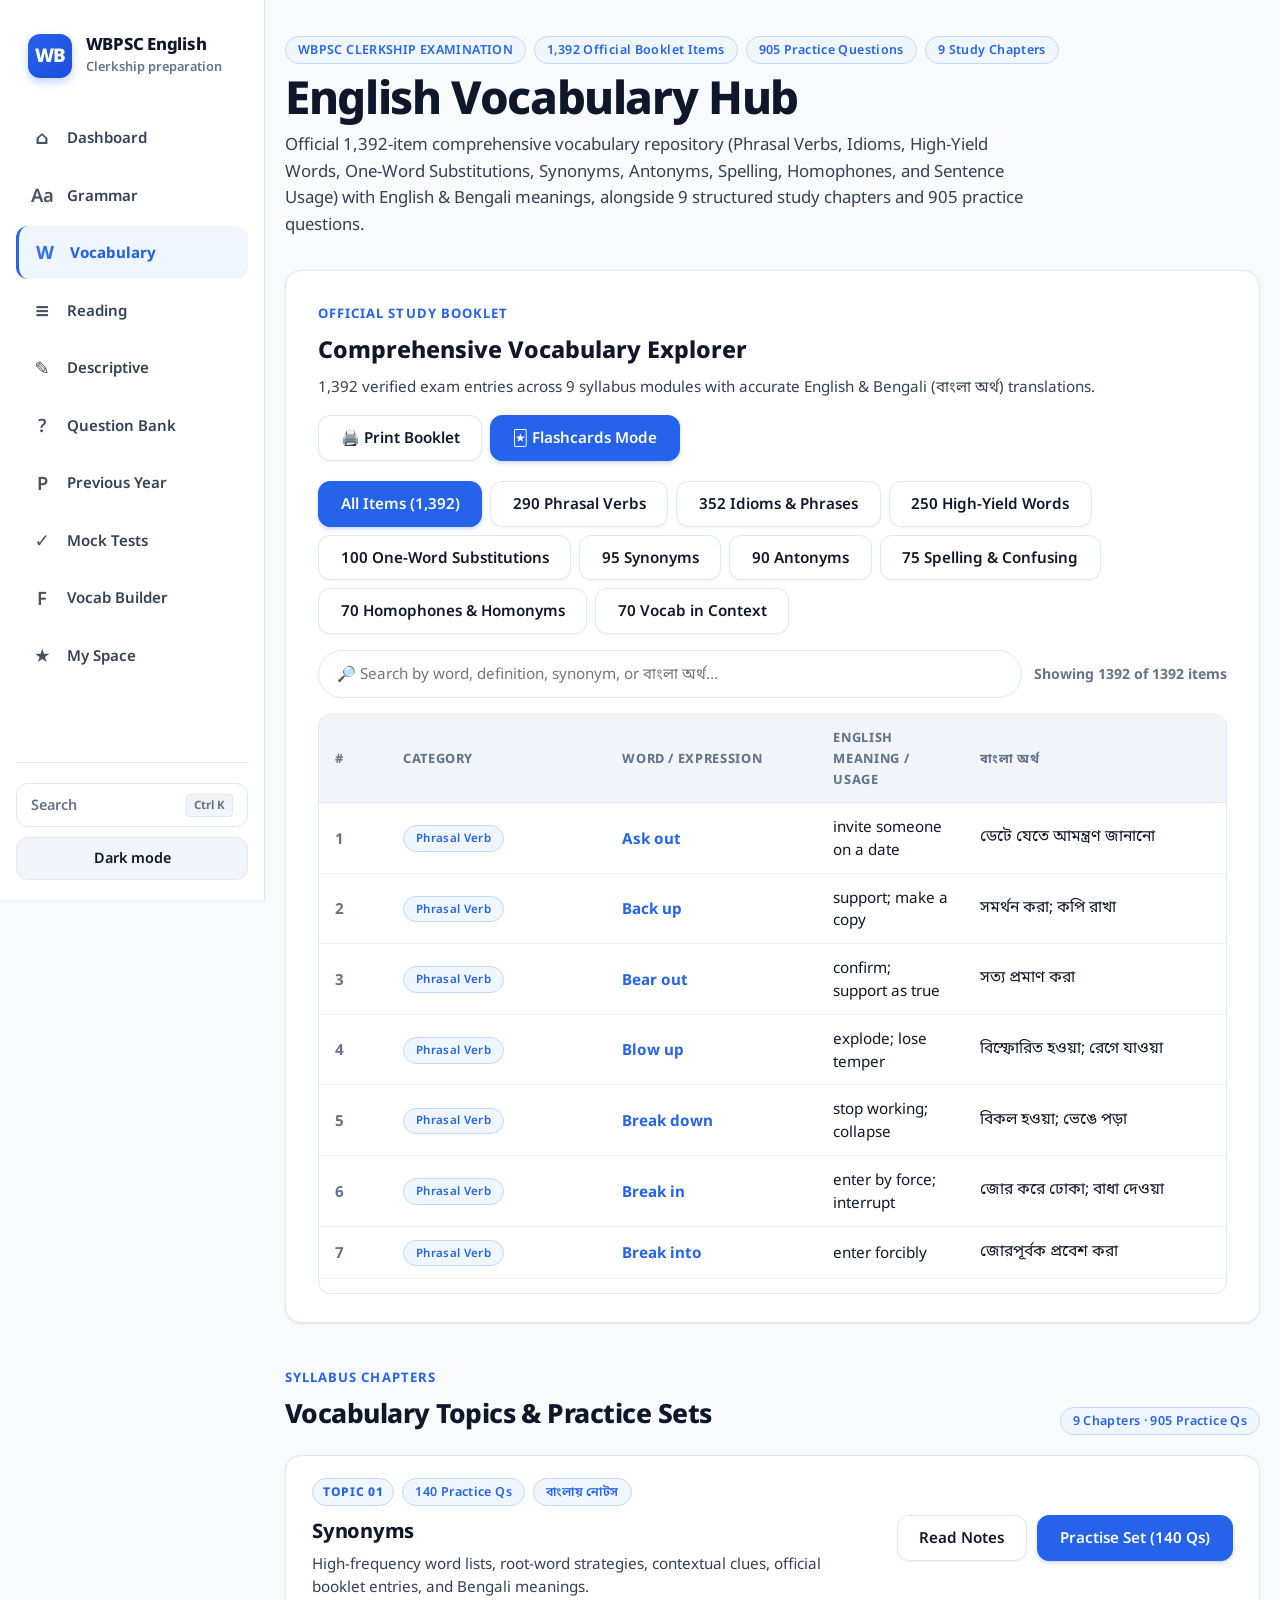
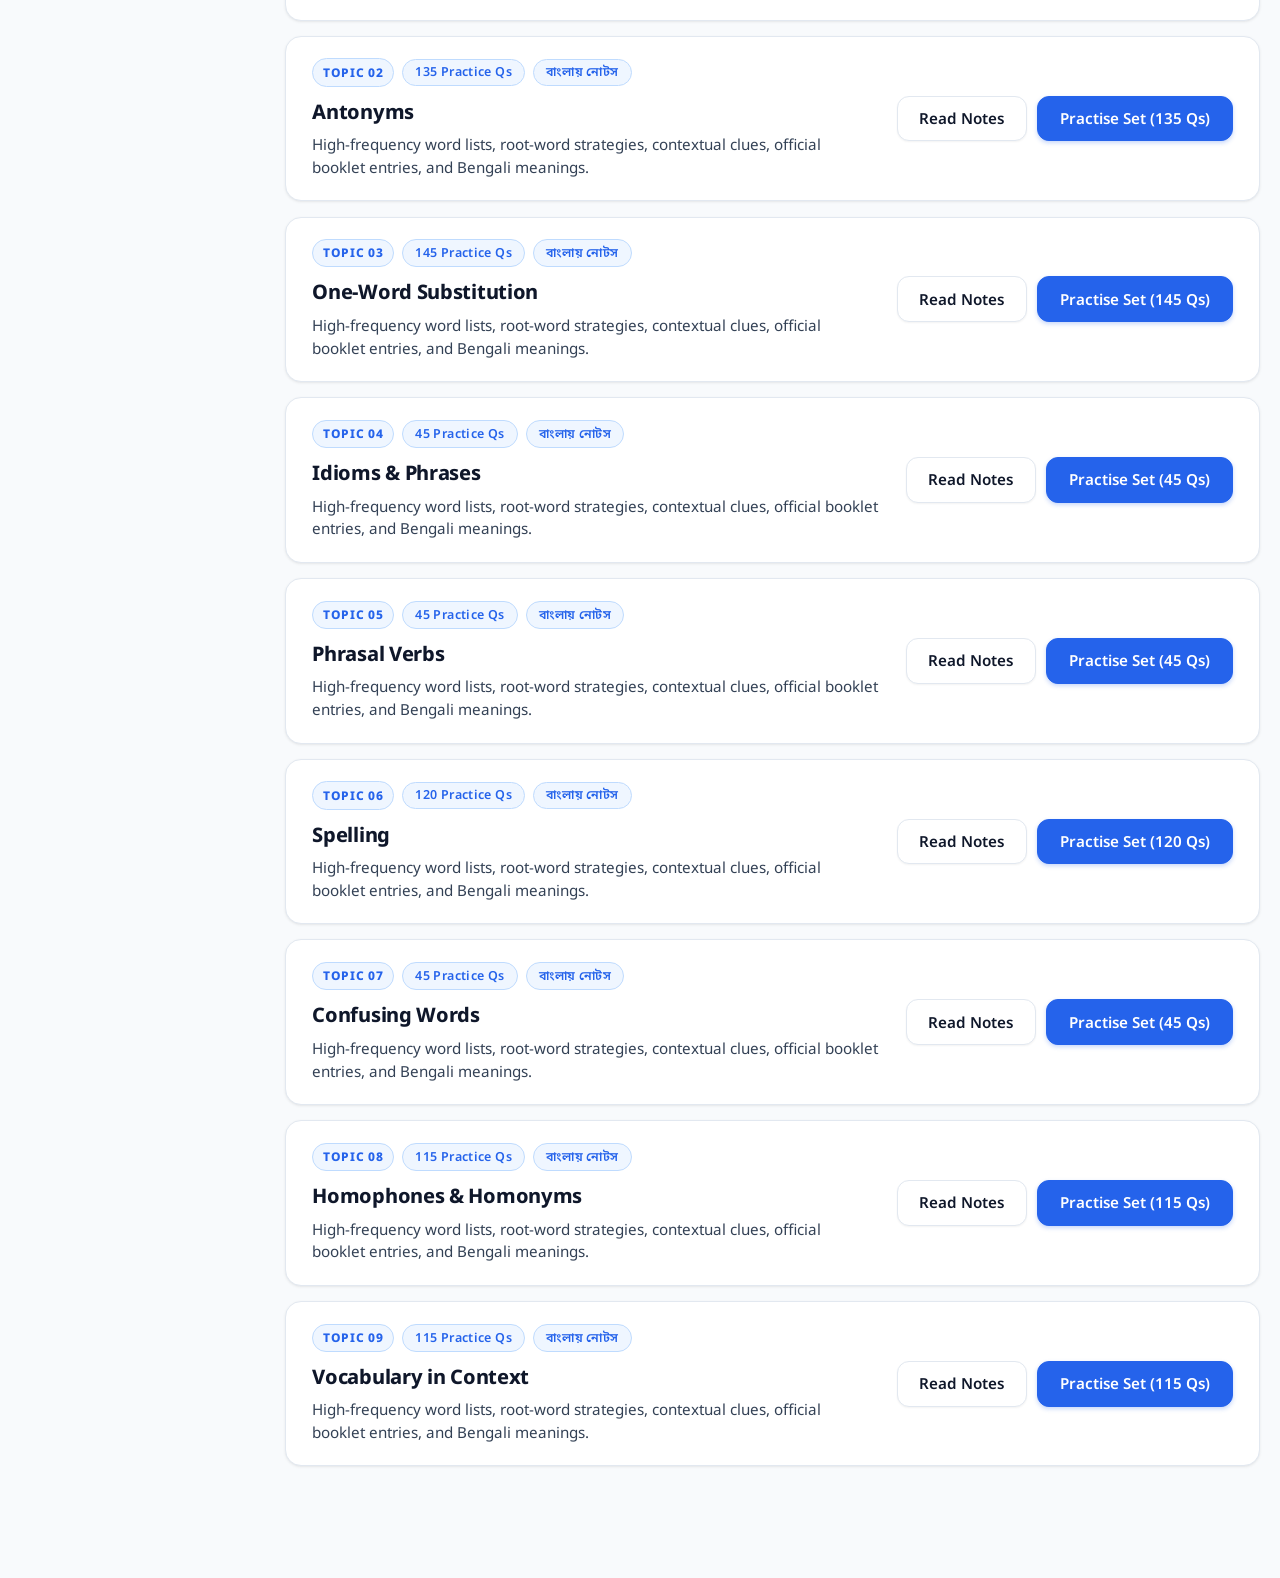
==== vocabulary.html @ d146cc61 "Initial upload of WBPSC English project" ====
<!doctype html>
<html lang="en">
<head>
  <meta charset="utf-8">
  <meta name="viewport" content="width=device-width, initial-scale=1">
  <title>Vocabulary · WBPSC Clerkship English</title>
  <link rel="preconnect" href="https://fonts.googleapis.com">
  <link rel="preconnect" href="https://fonts.gstatic.com" crossorigin>
  <link href="https://fonts.googleapis.com/css2?family=Noto+Sans:wght@400;500;600;700&family=Noto+Sans+Bengali:wght@400;600&display=swap" rel="stylesheet">
  <link rel="stylesheet" href="css/base.css">
  <link rel="stylesheet" href="css/theme.css">
  <link rel="stylesheet" href="css/components.css">
  <script>
    try {
      document.documentElement.dataset.theme = JSON.parse(localStorage.getItem("wbpsc-theme") || '"light"');
    } catch(e) {
      document.documentElement.dataset.theme = "light";
    }
  </script>
</head>
<body>
  <a class="skip-link" href="#main">Skip to content</a>
  <div id="nav-root"></div>
  <main id="main" class="page">
    <header class="page-header">
      <div style="display:flex; align-items:center; gap:0.5rem; flex-wrap:wrap; margin-bottom:0.4rem;">
        <span class="badge badge-section">WBPSC CLERKSHIP EXAMINATION</span>
        <span class="badge badge-count">1,392 Official Booklet Items</span>
        <span class="badge badge-success">905 Practice Questions</span>
        <span class="badge badge-neutral">9 Study Chapters</span>
      </div>
      <h1>English Vocabulary Hub</h1>
      <p>Official 1,392-item comprehensive vocabulary repository (Phrasal Verbs, Idioms, High-Yield Words, One-Word Substitutions, Synonyms, Antonyms, Spelling, Homophones, and Sentence Usage) with English &amp; Bengali meanings, alongside 9 structured study chapters and 905 practice questions.</p>
    </header>

    <!-- FEATURED VOCABULARY BOOKLET EXPLORER (1,392 ITEMS) -->
    <section class="card booklet-explorer" id="booklet-explorer" style="margin-bottom:2.5rem; padding:1.75rem 2rem;">
      <div class="booklet-top-row" style="display:flex; justify-content:space-between; align-items:flex-start; flex-wrap:wrap; gap:1rem; margin-bottom:1.25rem;">
        <div>
          <span class="section-sub">Official Study Booklet</span>
          <h2 style="font-size:1.45rem; font-weight:800; margin:0.25rem 0 0.4rem;">Comprehensive Vocabulary Explorer</h2>
          <p style="margin:0; color:var(--text-secondary); font-size:0.95rem;">
            1,392 verified exam entries across 9 syllabus modules with accurate English &amp; Bengali (বাংলা অর্থ) translations.
          </p>
        </div>
        <div style="display:flex; gap:0.5rem; flex-wrap:wrap;">
          <button id="print-booklet-btn" class="btn secondary" type="button">🖨️ Print Booklet</button>
          <a class="btn primary" href="vocab-builder.html">🃏 Flashcards Mode</a>
        </div>
      </div>

      <!-- Filter Tabs -->
      <div class="booklet-tabs" style="display:flex; gap:0.5rem; flex-wrap:wrap; margin-bottom:1rem;">
        <button class="btn primary booklet-tab active" data-category="all" type="button">All Items (1,392)</button>
        <button class="btn secondary booklet-tab" data-category="phrasal" type="button">290 Phrasal Verbs</button>
        <button class="btn secondary booklet-tab" data-category="idioms" type="button">352 Idioms &amp; Phrases</button>
        <button class="btn secondary booklet-tab" data-category="words" type="button">250 High-Yield Words</button>
        <button class="btn secondary booklet-tab" data-category="oneword" type="button">100 One-Word Substitutions</button>
        <button class="btn secondary booklet-tab" data-category="synonyms" type="button">95 Synonyms</button>
        <button class="btn secondary booklet-tab" data-category="antonyms" type="button">90 Antonyms</button>
        <button class="btn secondary booklet-tab" data-category="spelling" type="button">75 Spelling &amp; Confusing</button>
        <button class="btn secondary booklet-tab" data-category="homophones" type="button">70 Homophones &amp; Homonyms</button>
        <button class="btn secondary booklet-tab" data-category="context" type="button">70 Vocab in Context</button>
      </div>

      <!-- Search & Status Bar -->
      <div class="booklet-controls" style="display:flex; justify-content:space-between; align-items:center; flex-wrap:wrap; gap:0.75rem; margin-bottom:1rem;">
        <input type="search" id="booklet-search-input" placeholder="🔎 Search by word, definition, synonym, or বাংলা অর্থ..." style="flex:1; min-width:280px; padding:0.65rem 1.15rem; border-radius:var(--radius-pill); border:1.5px solid var(--border); background:var(--surface); color:var(--text); font-size:0.95rem;" autocomplete="off">
        <span id="booklet-item-count" style="font-size:0.88rem; font-weight:700; color:var(--muted);">Showing 1,392 items</span>
      </div>

      <!-- Table View -->
      <div class="booklet-table-wrap" style="max-height:580px; overflow-y:auto; border:1px solid var(--border); border-radius:var(--radius-md);">
        <table class="booklet-table" style="width:100%; border-collapse:collapse; font-size:0.95rem; text-align:left;">
          <thead style="position:sticky; top:0; background:var(--surface-subtle); z-index:5;">
            <tr>
              <th style="padding:0.75rem 1rem; width:60px; border-bottom:1px solid var(--border); color:var(--muted); font-size:0.8rem; text-transform:uppercase;">#</th>
              <th style="padding:0.75rem 1rem; width:150px; border-bottom:1px solid var(--border); color:var(--muted); font-size:0.8rem; text-transform:uppercase;">Category</th>
              <th style="padding:0.75rem 1rem; width:220px; border-bottom:1px solid var(--border); color:var(--muted); font-size:0.8rem; text-transform:uppercase;">Word / Expression</th>
              <th style="padding:0.75rem 1rem; border-bottom:1px solid var(--border); color:var(--muted); font-size:0.8rem; text-transform:uppercase;">English Meaning / Usage</th>
              <th style="padding:0.75rem 1rem; width:280px; border-bottom:1px solid var(--border); color:var(--muted); font-size:0.8rem; text-transform:uppercase;">বাংলা অর্থ</th>
            </tr>
          </thead>
          <tbody id="booklet-table-body">
            <tr><td colspan="5" style="text-align:center; padding:2rem;">Loading comprehensive booklet dataset...</td></tr>
          </tbody>
        </table>
      </div>
      <div id="booklet-no-results" class="hidden" style="text-align:center; padding:2rem; color:var(--muted); font-size:1rem;">
        No matching vocabulary entries found. Try a different keyword or category tab.
      </div>
    </section>

    <!-- CHAPTER PRACTICE SETS (9 TOPICS) -->
    <section class="vocab-chapters-section">
      <div class="section-header-row" style="margin-bottom:1.25rem;">
        <div>
          <span class="section-sub">Syllabus Chapters</span>
          <h2>Vocabulary Topics &amp; Practice Sets</h2>
        </div>
        <span class="badge badge-neutral">9 Chapters · 905 Practice Qs</span>
      </div>
      <div id="vocab-list" class="chapter-list"></div>
    </section>
  </main>

  <script src="js/storage.js"></script>
  <script src="js/bookmarks.js"></script>
  <script src="js/app.js"></script>
  <script>
    // 1. Load Chapter Cards with exact question counts
    const chapterQuestionCounts = {
      v01: 140,
      v02: 135,
      v03: 145,
      v04: 45,
      v05: 45,
      v06: 120,
      v07: 45,
      v08: 115,
      v09: 115
    };

    fetch("data/chapters.json")
      .then(r => r.json())
      .then(chapters => {
        const list = document.querySelector("#vocab-list");
        const vocabChapters = chapters.filter(c => c.section === "vocabulary");
        list.innerHTML = vocabChapters.map(c => {
          const qCount = chapterQuestionCounts[c.id] || 45;
          return `
          <article class="chapter-card card">
            <div class="chapter-card-main">
              <div class="chapter-badge-row">
                <span class="chapter-order-pill">Topic ${String(c.order).padStart(2, "0")}</span>
                <span class="badge badge-success">${qCount} Practice Qs</span>
                <span class="badge badge-neutral">বাংলায় নোটস</span>
                ${WBPSCBookmarks.has("chapter-" + c.id) ? '<span class="badge badge-warning">★ Favourited</span>' : ''}
              </div>
              <h2>${c.title}</h2>
              <p>High-frequency word lists, root-word strategies, contextual clues, official booklet entries, and Bengali meanings.</p>
            </div>
            <div class="chapter-card-actions">
              <a class="btn secondary" href="chapter.html?id=${encodeURIComponent(c.id)}">Read Notes</a>
              <a class="btn primary" href="chapter.html?id=${encodeURIComponent(c.id)}#sec-actions">Practise Set (${qCount} Qs)</a>
            </div>
          </article>
        `;
        }).join("");
      })
      .catch(() => {
        document.querySelector("#vocab-list").innerHTML = '<p class="notice">Could not load vocabulary chapters.</p>';
      });

    // 2. Load and Control the Comprehensive Vocabulary Booklet Explorer
    (async () => {
      try {
        const booklet = await fetch("data/booklet/clerkship-booklet.json").then(r => r.json());
        
        // Build unified list of all 1,392 items
        const allItems = [];
        let globalNum = 1;

        // Phrasal Verbs (250 original + 40 new)
        if (booklet.phrasalVerbs) {
          booklet.phrasalVerbs.forEach(p => {
            allItems.push({ num: globalNum++, category: "Phrasal Verb", catKey: "phrasal", term: p.phrase || p.term, meaning: p.meaning, bengali: p.bengali });
          });
        }
        if (booklet.phrasalVerbsNew) {
          booklet.phrasalVerbsNew.forEach(p => {
            allItems.push({ num: globalNum++, category: "Phrasal Verb", catKey: "phrasal", term: p.term || p.phrase, meaning: p.meaning, bengali: p.bengali });
          });
        }

        // Idioms & Phrases (250 original + 102 new)
        if (booklet.idioms) {
          booklet.idioms.forEach(i => {
            allItems.push({ num: globalNum++, category: "Idiom / Phrase", catKey: "idioms", term: i.idiom || i.term, meaning: i.meaning, bengali: i.bengali });
          });
        }
        if (booklet.idiomsNew) {
          booklet.idiomsNew.forEach(i => {
            allItems.push({ num: globalNum++, category: "Idiom / Phrase", catKey: "idioms", term: i.term || i.idiom, meaning: i.meaning, bengali: i.bengali });
          });
        }

        // High-Yield Vocabulary Words (250)
        if (booklet.words) {
          booklet.words.forEach(w => {
            allItems.push({ num: globalNum++, category: "High-Yield Word", catKey: "words", term: w.word || w.term, meaning: w.meaning, bengali: w.bengali });
          });
        }

        // One-Word Substitutions (100)
        if (booklet.oneWord) {
          booklet.oneWord.forEach(o => {
            allItems.push({ num: globalNum++, category: "One Word Substitution", catKey: "oneword", term: o.term, meaning: o.meaning, bengali: o.bengali });
          });
        }

        // Synonyms (95)
        if (booklet.synonyms) {
          booklet.synonyms.forEach(s => {
            allItems.push({ num: globalNum++, category: "Synonym", catKey: "synonyms", term: s.term, meaning: s.meaning, bengali: s.bengali });
          });
        }

        // Antonyms (90)
        if (booklet.antonyms) {
          booklet.antonyms.forEach(a => {
            allItems.push({ num: globalNum++, category: "Antonym", catKey: "antonyms", term: a.term, meaning: a.meaning, bengali: a.bengali });
          });
        }

        // Spelling & Confusing (75)
        if (booklet.spelling) {
          booklet.spelling.forEach(sp => {
            allItems.push({ num: globalNum++, category: "Spelling", catKey: "spelling", term: sp.term, meaning: sp.meaning, bengali: sp.bengali });
          });
        }

        // Homophones & Homonyms (70)
        if (booklet.homophones) {
          booklet.homophones.forEach(h => {
            allItems.push({ num: globalNum++, category: "Homophones & Homonyms", catKey: "homophones", term: h.term, meaning: h.meaning, bengali: h.bengali });
          });
        }

        // Vocab in Context (70)
        if (booklet.context) {
          booklet.context.forEach(c => {
            allItems.push({ num: globalNum++, category: "Vocab in Context", catKey: "context", term: c.term, meaning: c.meaning, bengali: c.bengali });
          });
        }

        let currentCategory = "all";
        let searchKeyword = "";

        const tbody = document.querySelector("#booklet-table-body");
        const countEl = document.querySelector("#booklet-item-count");
        const noResults = document.querySelector("#booklet-no-results");
        const searchInput = document.querySelector("#booklet-search-input");
        const tabs = document.querySelectorAll(".booklet-tab");

        function renderBooklet() {
          const q = searchKeyword.toLowerCase();
          const filtered = allItems.filter(item => {
            if (currentCategory !== "all" && item.catKey !== currentCategory) return false;
            if (!q) return true;
            return item.term.toLowerCase().includes(q) ||
                   item.meaning.toLowerCase().includes(q) ||
                   item.bengali.toLowerCase().includes(q) ||
                   item.category.toLowerCase().includes(q);
          });

          countEl.textContent = `Showing ${filtered.length} of ${allItems.length} items`;

          if (filtered.length === 0) {
            tbody.innerHTML = "";
            noResults.classList.remove("hidden");
            return;
          }

          noResults.classList.add("hidden");
          tbody.innerHTML = filtered.map(item => `
            <tr style="border-bottom:1px solid var(--border-subtle); transition:background 0.15s ease;">
              <td style="padding:0.75rem 1rem; color:var(--muted); font-weight:700;">${item.num}</td>
              <td style="padding:0.75rem 1rem;"><span class="badge badge-neutral" style="font-size:0.72rem; white-space:nowrap;">${item.category}</span></td>
              <td style="padding:0.75rem 1rem; color:var(--primary); font-weight:700;">${item.term}</td>
              <td style="padding:0.75rem 1rem; color:var(--text); line-height:1.5;">${item.meaning}</td>
              <td style="padding:0.75rem 1rem; font-family:'Noto Sans Bengali', sans-serif; font-size:0.98rem; color:var(--text); line-height:1.6;">${item.bengali}</td>
            </tr>
          `).join("");
        }

        // Search event listener
        searchInput.addEventListener("input", () => {
          searchKeyword = searchInput.value.trim();
          renderBooklet();
        });

        // Tab click listeners
        tabs.forEach(tab => {
          tab.addEventListener("click", () => {
            tabs.forEach(t => { t.className = "btn secondary booklet-tab"; });
            tab.className = "btn primary booklet-tab active";
            currentCategory = tab.dataset.category;
            renderBooklet();
          });
        });

        // Print booklet button
        const printBtn = document.querySelector("#print-booklet-btn");
        if (printBtn) {
          printBtn.addEventListener("click", () => window.print());
        }

        // Initial render
        renderBooklet();

      } catch (err) {
        console.warn("Could not load booklet explorer", err);
        document.querySelector("#booklet-table-body").innerHTML = `
          <tr><td colspan="5" style="text-align:center; padding:1.5rem; color:var(--danger);">Could not load booklet data.</td></tr>
        `;
      }
    })();
  </script>
</body>
</html>
---- css/base.css ----
/* ==========================================================================
   BASE STYLES - WBPSC Clerkship English
   Calm, Distraction-Free, High-Contrast Educational Design
   ========================================================================== */

:root {
  font-family: "Noto Sans", "Noto Sans Bengali", system-ui, -apple-system, BlinkMacSystemFont, "Segoe UI", Roboto, sans-serif;
  font-synthesis: none;
  text-rendering: optimizeLegibility;
  -webkit-font-smoothing: antialiased;
  -moz-osx-font-smoothing: grayscale;
}

*, *::before, *::after {
  box-sizing: border-box;
}

html {
  scroll-behavior: smooth;
  font-size: 16px;
  -webkit-text-size-adjust: 100%;
}

body {
  margin: 0;
  min-width: 320px;
  line-height: 1.65;
  background-color: var(--bg);
  color: var(--text);
  transition: background-color var(--transition-normal), color var(--transition-normal);
  overflow-x: hidden;
}

img, svg {
  max-width: 100%;
  display: block;
}

button, input, select, textarea {
  font: inherit;
  color: inherit;
}

button, a {
  touch-action: manipulation;
}

a {
  color: inherit;
  text-decoration: none;
}

/* Custom Scrollbar */
::-webkit-scrollbar {
  width: 8px;
  height: 8px;
}
::-webkit-scrollbar-track {
  background: var(--bg);
}
::-webkit-scrollbar-thumb {
  background: var(--border-strong);
  border-radius: var(--radius-pill);
}
::-webkit-scrollbar-thumb:hover {
  background: var(--muted);
}

/* Accessibility Skip Link */
.skip-link {
  position: absolute;
  left: -9999px;
  z-index: 1000;
  padding: 0.75rem 1.25rem;
  background: var(--primary);
  color: #ffffff;
  font-weight: 700;
  border-radius: var(--radius-md);
  box-shadow: var(--shadow-lg);
}
.skip-link:focus {
  left: 1.25rem;
  top: 1.25rem;
}

/* Main Container Layout */
.page {
  width: min(1180px, calc(100% - 2.5rem));
  margin: 0 auto;
  padding: 2.25rem 0 7rem;
}

.page-header {
  margin-bottom: 2rem;
}

.page-header h1 {
  font-size: clamp(2rem, 4.5vw, 2.85rem);
  font-weight: 800;
  letter-spacing: -0.03em;
  line-height: 1.15;
  margin: 0.35rem 0 0.5rem;
  color: var(--text);
}

.page-header p {
  color: var(--text-secondary);
  font-size: 1.05rem;
  max-width: 760px;
  margin: 0;
  line-height: 1.6;
}

.eyebrow {
  font-size: 0.8rem;
  font-weight: 700;
  letter-spacing: 0.08em;
  text-transform: uppercase;
  color: var(--primary);
  margin: 0;
  display: inline-flex;
  align-items: center;
  gap: 0.35rem;
}

/* Grids & Cards */
.grid {
  display: grid;
  gap: 1.25rem;
}

.card {
  border-radius: var(--radius-lg);
  padding: 1.5rem;
  background-color: var(--surface);
  border: 1px solid var(--border);
  box-shadow: var(--shadow-sm);
  position: relative;
}

/* Interactive Buttons */
.btn, .icon-btn {
  border-radius: var(--radius-md);
  padding: 0.7rem 1.35rem;
  font-weight: 600;
  font-size: 0.95rem;
  display: inline-flex;
  justify-content: center;
  align-items: center;
  gap: 0.5rem;
  cursor: pointer;
  transition: all var(--transition-fast);
  line-height: 1.4;
  border: 1px solid transparent;
  text-align: center;
  user-select: none;
}

.btn:active {
  transform: scale(0.98);
}

.icon-btn {
  width: 42px;
  height: 42px;
  padding: 0;
  border-radius: var(--radius-md);
  background: var(--surface);
  border: 1px solid var(--border);
  display: inline-grid;
  place-items: center;
  font-size: 1.15rem;
  color: var(--text-secondary);
}
.icon-btn:hover {
  background: var(--surface-subtle);
  color: var(--text);
  border-color: var(--border-strong);
}

.btn-lg {
  padding: 0.85rem 1.75rem;
  font-size: 1.05rem;
  font-weight: 700;
  border-radius: var(--radius-md);
}

.section-heading {
  display: flex;
  justify-content: space-between;
  align-items: flex-start;
  gap: 1rem;
  margin-bottom: 1.25rem;
}
.section-heading h2 {
  margin: 0;
  font-size: 1.35rem;
  font-weight: 750;
  letter-spacing: -0.015em;
}

/* Common Layout Utilities */
.meta-row {
  display: flex;
  align-items: center;
  gap: 0.5rem;
  flex-wrap: wrap;
}

.chapter-actions {
  display: flex;
  align-items: center;
  gap: 0.65rem;
  flex-wrap: wrap;
}

.loading {
  color: var(--muted);
  font-style: italic;
  display: flex;
  align-items: center;
  gap: 0.5rem;
}

.hidden {
  display: none !important;
}

/* General Details & Summary */
details {
  border-radius: var(--radius-md);
  transition: all var(--transition-fast);
}

details summary {
  cursor: pointer;
  font-weight: 700;
  color: var(--text);
  padding: 0.5rem 0;
  user-select: none;
}

details summary:hover {
  color: var(--primary);
}

/* Hero Section */
.hero {
  padding: 2.75rem 2.25rem;
  border-radius: var(--radius-xl);
  margin-bottom: 2rem;
  background: var(--gradient-hero);
  border: 1px solid var(--border);
  box-shadow: var(--shadow-sm);
  position: relative;
  overflow: hidden;
}

.hero::after {
  content: "";
  position: absolute;
  top: -50px;
  right: -50px;
  width: 220px;
  height: 220px;
  background: radial-gradient(circle, var(--primary-glow) 0%, transparent 70%);
  border-radius: 50%;
  pointer-events: none;
}

.hero h1 {
  font-size: clamp(2.2rem, 5.5vw, 3.4rem);
  font-weight: 850;
  line-height: 1.12;
  letter-spacing: -0.035em;
  margin: 0.6rem 0 0.85rem;
  max-width: 820px;
  color: var(--text);
}

.hero p {
  font-size: 1.15rem;
  color: var(--text-secondary);
  max-width: 720px;
  margin: 0 0 1.75rem;
  line-height: 1.65;
}

.hero-actions {
  display: flex;
  flex-wrap: wrap;
  gap: 0.85rem;
}

/* Badges & Pills */
.badge {
  display: inline-flex;
  align-items: center;
  gap: 0.35rem;
  padding: 0.3rem 0.75rem;
  font-size: 0.78rem;
  font-weight: 700;
  letter-spacing: 0.03em;
  border-radius: var(--radius-pill);
  line-height: 1.3;
}

.badge-section {
  background: var(--primary-soft);
  color: var(--primary);
  border: 1px solid var(--primary-border);
}

.badge-count {
  background: var(--surface-subtle);
  color: var(--text-secondary);
  border: 1px solid var(--border);
}

.badge-weightage {
  background: var(--accent-purple-soft);
  color: var(--accent-purple);
  border: 1px solid var(--accent-purple-border);
}

.badge-success {
  background: var(--success-soft);
  color: var(--success);
  border: 1px solid var(--success-border);
}

.badge-warning {
  background: var(--warning-soft);
  color: var(--warning);
  border: 1px solid var(--warning-border);
}

.badge-danger {
  background: var(--danger-soft);
  color: var(--danger);
  border: 1px solid var(--danger-border);
}

.badge-neutral {
  background: var(--surface-subtle);
  color: var(--muted);
  border: 1px solid var(--border);
}

/* Dashboard Metrics Grid */
.dashboard-grid {
  grid-template-columns: repeat(auto-fit, minmax(230px, 1fr));
  gap: 1.25rem;
  margin: 1.75rem 0;
}

.metric {
  display: flex;
  flex-direction: column;
  padding: 1.35rem 1.5rem;
  border-radius: var(--radius-lg);
  border: 1px solid var(--border);
  background: var(--surface);
  transition: transform var(--transition-fast), box-shadow var(--transition-fast);
}
.metric:hover {
  transform: translateY(-2px);
  box-shadow: var(--shadow-md);
  border-color: var(--border-strong);
}

.metric span {
  font-size: 0.82rem;
  font-weight: 700;
  text-transform: uppercase;
  letter-spacing: 0.06em;
  color: var(--muted);
  margin-bottom: 0.4rem;
}

.metric strong {
  font-size: 2.15rem;
  font-weight: 850;
  line-height: 1.1;
  color: var(--text);
  font-variant-numeric: tabular-nums;
  letter-spacing: -0.02em;
}

/* Chapter Listing & Cards */
.chapter-list {
  display: grid;
  gap: 0.95rem;
}

.chapter-card {
  display: flex;
  justify-content: space-between;
  align-items: center;
  gap: 1.5rem;
  padding: 1.35rem 1.65rem;
  border-radius: var(--radius-lg);
  background: var(--surface);
  border: 1px solid var(--border);
  box-shadow: var(--shadow-xs);
  transition: transform var(--transition-fast), box-shadow var(--transition-fast), border-color var(--transition-fast);
}

.chapter-card:hover {
  transform: translateY(-2px);
  box-shadow: var(--shadow-card-hover);
  border-color: var(--primary-border);
}

.chapter-card-main {
  flex: 1;
}

.chapter-badge-row {
  display: flex;
  align-items: center;
  gap: 0.5rem;
  flex-wrap: wrap;
  margin-bottom: 0.5rem;
}

.chapter-order-pill {
  font-size: 0.75rem;
  font-weight: 800;
  text-transform: uppercase;
  letter-spacing: 0.06em;
  color: var(--primary);
  background: var(--primary-soft);
  border: 1px solid var(--primary-border);
  padding: 0.2rem 0.6rem;
  border-radius: var(--radius-pill);
}

.chapter-card h2 {
  margin: 0.2rem 0 0.35rem;
  font-size: 1.25rem;
  font-weight: 750;
  letter-spacing: -0.015em;
  color: var(--text);
}

.chapter-card p {
  margin: 0;
  color: var(--text-secondary);
  font-size: 0.95rem;
  line-height: 1.5;
}

.chapter-card-actions {
  display: flex;
  align-items: center;
  gap: 0.65rem;
  flex-shrink: 0;
}

/* ==========================================================================
   CHAPTER PAGE & EDUCATIONAL NOTES
   ========================================================================== */

.chapter-hero {
  padding: 2.25rem 2rem;
  border-radius: var(--radius-xl);
  margin-bottom: 1.75rem;
  background: var(--gradient-hero);
  border: 1px solid var(--border);
  box-shadow: var(--shadow-sm);
}

.chapter-meta-bar {
  display: flex;
  align-items: center;
  gap: 0.6rem;
  flex-wrap: wrap;
  margin-bottom: 0.85rem;
}

.chapter-title {
  font-size: clamp(2rem, 4vw, 2.85rem);
  font-weight: 850;
  letter-spacing: -0.03em;
  line-height: 1.15;
  margin: 0.35rem 0 0.75rem;
  color: var(--text);
}

.chapter-intro-lead {
  font-size: 1.12rem;
  line-height: 1.65;
  color: var(--text-secondary);
  max-width: 820px;
  margin: 0 0 1.5rem;
}

.chapter-top-actions {
  display: flex;
  gap: 0.75rem;
  flex-wrap: wrap;
  align-items: center;
}

.chapter-top-actions .btn.bookmarked {
  background: var(--warning-soft);
  color: var(--warning);
  border-color: var(--warning-border);
  font-weight: 700;
}

/* Quick Jump Horizontal Navigation */
.chapter-jump-nav {
  display: flex;
  align-items: center;
  gap: 0.85rem;
  padding: 0.85rem 1.25rem;
  border-radius: var(--radius-lg);
  background: var(--surface);
  border: 1px solid var(--border);
  margin-bottom: 2rem;
  box-shadow: var(--shadow-xs);
  overflow-x: auto;
  white-space: nowrap;
}

.jump-title {
  font-size: 0.82rem;
  font-weight: 800;
  text-transform: uppercase;
  letter-spacing: 0.06em;
  color: var(--muted);
  flex-shrink: 0;
}

.jump-pills {
  display: flex;
  gap: 0.5rem;
}

.jump-pill {
  padding: 0.35rem 0.85rem;
  font-size: 0.86rem;
  font-weight: 600;
  border-radius: var(--radius-pill);
  background: var(--surface-subtle);
  border: 1px solid var(--border);
  color: var(--text-secondary);
  transition: all var(--transition-fast);
}

.jump-pill:hover {
  background: var(--primary-soft);
  color: var(--primary);
  border-color: var(--primary-border);
}

.jump-pill.highlight {
  background: var(--primary-soft);
  color: var(--primary);
  border-color: var(--primary-border);
  font-weight: 700;
}

/* Bengali Section Accordion */
.bengali-section {
  margin-bottom: 2rem;
}

.bengali-card {
  border-radius: var(--radius-lg);
  background: var(--surface);
  border: 1.5px solid var(--primary-border);
  box-shadow: var(--shadow-sm);
  overflow: hidden;
  transition: border-color var(--transition-fast), box-shadow var(--transition-fast);
}

.bengali-summary {
  display: flex;
  justify-content: space-between;
  align-items: center;
  padding: 1.15rem 1.5rem;
  cursor: pointer;
  background: var(--primary-soft);
  user-select: none;
  list-style: none;
}
.bengali-summary::-webkit-details-marker {
  display: none;
}

.bengali-summary-title {
  display: flex;
  align-items: center;
  gap: 0.75rem;
  flex-wrap: wrap;
}

.bengali-badge {
  background: var(--primary);
  color: #ffffff;
  padding: 0.25rem 0.65rem;
  font-size: 0.8rem;
  font-weight: 700;
  border-radius: var(--radius-pill);
  font-family: "Noto Sans Bengali", sans-serif;
}

.bengali-summary strong {
  font-size: 1.05rem;
  color: var(--text);
  font-weight: 700;
  font-family: "Noto Sans Bengali", sans-serif;
}

.bengali-toggle-icon {
  font-size: 1.25rem;
  color: var(--primary);
  transition: transform var(--transition-fast);
}

.bengali-card[open] .bengali-toggle-icon {
  transform: rotate(180deg);
}

.bengali-content {
  padding: 1.5rem 1.75rem;
  font-family: "Noto Sans Bengali", "Noto Sans", sans-serif;
  font-size: 1.08rem;
  line-height: 1.85;
  color: var(--text);
  background: var(--surface);
  white-space: pre-line;
}

/* Rules Section */
.rules-section {
  margin-bottom: 2.5rem;
}

.section-header-row {
  display: flex;
  justify-content: space-between;
  align-items: flex-end;
  gap: 1rem;
  margin-bottom: 1.35rem;
}
.section-header-row h2 {
  margin: 0.15rem 0 0;
  font-size: 1.65rem;
  font-weight: 800;
  letter-spacing: -0.02em;
}
.section-sub {
  font-size: 0.82rem;
  font-weight: 700;
  text-transform: uppercase;
  letter-spacing: 0.08em;
  color: var(--primary);
}

.rules-grid {
  display: grid;
  gap: 1.25rem;
}

.rule-card {
  border-radius: var(--radius-lg);
  padding: 1.5rem 1.75rem;
  background: var(--surface);
  border: 1px solid var(--border);
  border-left: 4px solid var(--primary);
  box-shadow: var(--shadow-xs);
  transition: transform var(--transition-fast), box-shadow var(--transition-fast);
}
.rule-card:hover {
  box-shadow: var(--shadow-md);
  border-color: var(--border-strong);
  border-left-color: var(--primary-hover);
}

.rule-card-header {
  display: flex;
  align-items: flex-start;
  gap: 0.75rem;
  margin-bottom: 1rem;
}

.rule-pill {
  font-size: 0.75rem;
  font-weight: 800;
  letter-spacing: 0.06em;
  text-transform: uppercase;
  padding: 0.25rem 0.6rem;
  border-radius: var(--radius-sm);
  background: var(--primary-soft);
  color: var(--primary);
  border: 1px solid var(--primary-border);
  flex-shrink: 0;
}

.rule-heading {
  margin: 0;
  font-size: 1.15rem;
  font-weight: 750;
  color: var(--text);
  line-height: 1.45;
}

.rule-examples-box {
  background: var(--surface-subtle);
  border: 1px solid var(--border);
  border-radius: var(--radius-md);
  padding: 1.15rem 1.35rem;
  margin-top: 0.85rem;
}

.rule-sub-tag {
  display: inline-flex;
  align-items: center;
  gap: 0.35rem;
  font-size: 0.8rem;
  font-weight: 750;
  text-transform: uppercase;
  letter-spacing: 0.05em;
  margin-bottom: 0.65rem;
}
.rule-sub-tag.positive {
  color: var(--success);
}
.rule-sub-tag.warning {
  color: var(--danger);
}

.rule-list {
  list-style: none;
  padding: 0;
  margin: 0;
  display: grid;
  gap: 0.5rem;
}

.rule-list li {
  position: relative;
  padding-left: 1.5rem;
  font-size: 0.98rem;
  line-height: 1.6;
  color: var(--text);
}
.rule-list li::before {
  content: "•";
  position: absolute;
  left: 0.35rem;
  color: var(--primary);
  font-size: 1.25rem;
  line-height: 1.3;
}

.rule-exceptions-box {
  background: var(--danger-soft);
  border: 1px solid var(--danger-border);
  border-radius: var(--radius-md);
  padding: 1rem 1.25rem;
  margin-top: 0.85rem;
}

/* Exam Traps & Common Mistakes */
.mistakes-section {
  margin-bottom: 2.5rem;
}

.mistakes-grid {
  display: grid;
  gap: 0.95rem;
}

.mistake-comparison {
  display: grid;
  grid-template-columns: 1fr 1fr;
  gap: 1rem;
  background: var(--surface);
  border: 1px solid var(--border);
  border-radius: var(--radius-lg);
  padding: 1.15rem 1.35rem;
  box-shadow: var(--shadow-xs);
}

.mistake-col {
  display: flex;
  flex-direction: column;
  gap: 0.35rem;
  padding: 0.85rem 1rem;
  border-radius: var(--radius-md);
}
.mistake-col.bad {
  background: var(--danger-soft);
  border: 1px solid var(--danger-border);
}
.mistake-col.good {
  background: var(--success-soft);
  border: 1px solid var(--success-border);
}

.m-label {
  font-size: 0.78rem;
  font-weight: 800;
  letter-spacing: 0.04em;
  text-transform: uppercase;
}
.mistake-col.bad .m-label {
  color: var(--danger);
}
.mistake-col.good .m-label {
  color: var(--success);
}

.m-text {
  font-size: 0.98rem;
  font-weight: 600;
  line-height: 1.5;
  color: var(--text);
}

.mistake-bullet {
  display: flex;
  align-items: flex-start;
  gap: 0.75rem;
  background: var(--surface);
  border: 1px solid var(--border);
  border-left: 4px solid var(--danger);
  border-radius: var(--radius-md);
  padding: 1rem 1.25rem;
  font-size: 0.98rem;
  line-height: 1.6;
}

/* Exam Tricks & Memory Mnemonics */
.tricks-section {
  margin-bottom: 2.5rem;
}

.note-callout {
  border-radius: var(--radius-xl);
  padding: 1.75rem 2rem;
  background: var(--gradient-subtle);
  border: 1px solid var(--primary-border);
  box-shadow: var(--shadow-sm);
  margin-bottom: 1.5rem;
}

.callout-head {
  display: flex;
  align-items: center;
  gap: 0.75rem;
  margin-bottom: 1.25rem;
}
.callout-head h2 {
  margin: 0;
  font-size: 1.35rem;
  font-weight: 800;
  color: var(--text);
}

.chip-bulb {
  font-size: 1.4rem;
}

.trick-chips {
  display: grid;
  gap: 0.75rem;
}

.trick-chip {
  display: flex;
  align-items: flex-start;
  gap: 0.75rem;
  background: var(--surface);
  border: 1px solid var(--border);
  border-radius: var(--radius-md);
  padding: 1rem 1.25rem;
  font-size: 0.98rem;
  line-height: 1.6;
  color: var(--text);
  box-shadow: var(--shadow-xs);
}

/* Revision Capsule */
.revision-callout {
  background: var(--success-soft);
  border-color: var(--success-border);
  border-left: 5px solid var(--success);
}
.revision-callout .callout-head h2 {
  color: var(--success);
}

.revision-capsule-list {
  list-style: none;
  padding: 0;
  margin: 0;
  display: grid;
  gap: 0.65rem;
}

.revision-capsule-list li {
  display: flex;
  align-items: flex-start;
  gap: 0.75rem;
  background: var(--surface);
  border: 1px solid var(--success-border);
  border-radius: var(--radius-md);
  padding: 0.95rem 1.25rem;
  font-size: 0.98rem;
  line-height: 1.6;
  color: var(--text);
}

.check-icon {
  color: var(--success);
  font-weight: 900;
  font-size: 1.15rem;
  line-height: 1.4;
  flex-shrink: 0;
}

/* Chapter Bottom CTA */
.chapter-bottom-cta {
  display: flex;
  justify-content: space-between;
  align-items: center;
  gap: 1.5rem;
  background: var(--gradient-subtle);
  border: 1.5px solid var(--primary-border);
  border-radius: var(--radius-xl);
  padding: 2.25rem 2.5rem;
  margin-top: 2.5rem;
  box-shadow: var(--shadow-md);
}

.cta-info h3 {
  font-size: 1.45rem;
  font-weight: 850;
  margin: 0 0 0.35rem;
  color: var(--text);
}

.cta-info p {
  margin: 0;
  color: var(--text-secondary);
  font-size: 1.02rem;
}

.cta-buttons {
  display: flex;
  gap: 0.85rem;
  flex-wrap: wrap;
}

/* ==========================================================================
   PRACTICE QUIZ LAYOUT & ELEMENTS
   ========================================================================== */

.quiz {
  margin-top: 2.5rem;
}

.quiz-card {
  padding: 2.25rem 2.5rem;
  border-radius: var(--radius-xl);
  border: 1px solid var(--border);
  box-shadow: var(--shadow-lg);
  position: relative;
  overflow: hidden;
  background: var(--surface);
}

.quiz-progress-bar-wrap {
  position: absolute;
  top: 0;
  left: 0;
  right: 0;
  height: 6px;
  background: var(--border-subtle);
}

.quiz-progress-bar {
  height: 100%;
  background: var(--gradient-brand);
  transition: width 0.3s ease;
}

.quiz-progress {
  display: flex;
  justify-content: space-between;
  align-items: center;
  margin-bottom: 1.5rem;
  padding-bottom: 0.85rem;
  border-bottom: 1px solid var(--border-subtle);
}

.quiz-step-count {
  font-size: 0.95rem;
  font-weight: 750;
  color: var(--primary);
}

.quiz-question-title {
  font-size: clamp(1.25rem, 2.5vw, 1.55rem);
  font-weight: 750;
  line-height: 1.5;
  margin: 0 0 1.75rem;
  color: var(--text);
}

.question-options {
  display: grid;
  gap: 0.85rem;
  margin: 1.75rem 0;
}

.option {
  display: flex;
  align-items: center;
  gap: 1.15rem;
  width: 100%;
  text-align: left;
  padding: 1rem 1.35rem;
  border-radius: var(--radius-md);
  font-size: 1.04rem;
  font-weight: 550;
  background: var(--surface);
  border: 1.5px solid var(--border);
  color: var(--text);
  transition: all var(--transition-fast);
  cursor: pointer;
  line-height: 1.5;
}

.option:hover:not(:disabled) {
  border-color: var(--primary);
  background: var(--primary-soft);
  transform: translateX(4px);
}

.option-prefix {
  display: grid;
  place-items: center;
  width: 34px;
  height: 34px;
  border-radius: 50%;
  background: var(--surface-subtle);
  border: 1px solid var(--border);
  font-weight: 800;
  font-size: 0.88rem;
  color: var(--text);
  flex-shrink: 0;
  transition: all var(--transition-fast);
}

.option.correct {
  background: var(--success-soft) !important;
  border-color: var(--success) !important;
  color: var(--text) !important;
  font-weight: 700;
}
.option.correct .option-prefix {
  background: var(--success);
  color: #ffffff;
  border-color: var(--success);
}

.option.wrong {
  background: var(--danger-soft) !important;
  border-color: var(--danger) !important;
  color: var(--text) !important;
}
.option.wrong .option-prefix {
  background: var(--danger);
  color: #ffffff;
  border-color: var(--danger);
}

.feedback {
  padding: 1.35rem 1.65rem;
  border-radius: var(--radius-md);
  margin: 1.5rem 0;
  border: 1px solid transparent;
  animation: fadeIn 0.2s ease-in;
}

@keyframes fadeIn {
  from { opacity: 0; transform: translateY(6px); }
  to { opacity: 1; transform: translateY(0); }
}

.feedback.correct {
  background: var(--success-soft);
  border-color: var(--success-border);
  color: var(--text);
}

.feedback.wrong {
  background: var(--danger-soft);
  border-color: var(--danger-border);
  color: var(--text);
}

.feedback-title {
  font-size: 1.18rem;
  font-weight: 800;
  margin-bottom: 0.45rem;
}
.feedback.correct .feedback-title {
  color: var(--success);
}
.feedback.wrong .feedback-title {
  color: var(--danger);
}

.feedback-exp {
  margin: 0 0 0.5rem;
  line-height: 1.65;
  font-size: 1rem;
}

.feedback-rule, .feedback-hint {
  margin: 0.35rem 0 0;
  font-size: 0.94rem;
  line-height: 1.5;
}
.feedback-rule {
  color: var(--muted);
  font-weight: 600;
}
.feedback-hint {
  color: var(--primary);
  font-family: "Noto Sans Bengali", sans-serif;
  font-weight: 600;
}

.quiz-complete-card {
  text-align: center;
  padding: 3.5rem 2rem;
}

.complete-icon {
  font-size: 3.5rem;
  margin-bottom: 1rem;
}

.complete-actions {
  display: flex;
  justify-content: center;
  gap: 0.85rem;
  flex-wrap: wrap;
  margin-top: 1.75rem;
}

/* ==========================================================================
   PRINT STYLESHEET
   ========================================================================== */

@media print {
  .desktop-nav, .bottom-nav, .mobile-theme, .mobile-search, .search-panel,
  .chapter-jump-nav, .chapter-top-actions, .chapter-bottom-cta, .quiz,
  .skip-link, #nav-root {
    display: none !important;
  }
  body, .page {
    background: #ffffff !important;
    color: #000000 !important;
    padding: 0 !important;
    margin: 0 !important;
    width: 100% !important;
    max-width: 100% !important;
  }
  .chapter-hero, .rule-card, .note-callout, .bengali-card {
    border: 1px solid #cccccc !important;
    box-shadow: none !important;
    background: #ffffff !important;
    break-inside: avoid;
    page-break-inside: avoid;
    margin-bottom: 1.25rem !important;
  }
  .bengali-card[open] {
    display: block !important;
  }
}

/* ==========================================================================
   RESPONSIVE DESIGN BREAKPOINTS
   ========================================================================== */

@media (max-width: 900px) {
  .page {
    width: min(100% - 2rem, 1180px);
    padding-top: 1.5rem;
    padding-bottom: 6rem;
  }
  .hero {
    padding: 2rem 1.5rem;
  }
  .chapter-card {
    flex-direction: column;
    align-items: flex-start;
  }
  .chapter-card-actions {
    width: 100%;
    margin-top: 0.5rem;
  }
  .chapter-card-actions .btn {
    flex: 1;
  }
  .chapter-bottom-cta {
    flex-direction: column;
    align-items: flex-start;
    padding: 1.75rem 1.5rem;
  }
  .chapter-bottom-cta .cta-buttons {
    width: 100%;
  }
  .chapter-bottom-cta .cta-buttons .btn {
    flex: 1;
  }
}

@media (max-width: 640px) {
  .mistake-comparison {
    grid-template-columns: 1fr;
  }
  .quiz-card {
    padding: 1.5rem 1.25rem;
  }
  .section-header-row {
    flex-direction: column;
    align-items: flex-start;
  }
  .dashboard-grid {
    grid-template-columns: 1fr;
  }
}
---- css/theme.css ----
/* ==========================================================================
   THEME STYLES - WBPSC Clerkship English (Light & Dark Mode)
   Modern, High-Contrast, Calm & Distraction-Free Design System
   ========================================================================== */

:root {
  /* Color Palette - Light Mode */
  --bg: #f8fafc;
  --surface: #ffffff;
  --surface-raised: #ffffff;
  --surface-subtle: #f1f5f9;
  --surface-muted: #e2e8f0;
  
  --text: #0f172a;
  --text-secondary: #334155;
  --muted: #64748b;
  --muted-light: #94a3b8;
  
  /* Brand Primary - Royal / Indigo Blue */
  --primary: #2563eb;
  --primary-hover: #1d4ed8;
  --primary-active: #1e40af;
  --primary-soft: #eff6ff;
  --primary-border: #bfdbfe;
  --primary-glow: rgba(37, 99, 235, 0.18);
  
  /* Semantic Accents */
  --success: #059669;
  --success-hover: #047857;
  --success-soft: #ecfdf5;
  --success-border: #a7f3d0;
  --success-glow: rgba(5, 150, 105, 0.18);
  
  --danger: #dc2626;
  --danger-hover: #b91c1c;
  --danger-soft: #fef2f2;
  --danger-border: #fecaca;
  --danger-glow: rgba(220, 38, 38, 0.18);
  
  --warning: #d97706;
  --warning-hover: #b45309;
  --warning-soft: #fffbeb;
  --warning-border: #fde68a;
  --warning-glow: rgba(217, 119, 6, 0.18);
  
  --accent-purple: #7c3aed;
  --accent-purple-hover: #6d28d9;
  --accent-purple-soft: #f5f3ff;
  --accent-purple-border: #ddd6fe;
  
  --accent-cyan: #0891b2;
  --accent-cyan-soft: #ecfeff;
  --accent-cyan-border: #a5f3fc;

  /* Borders & Shadows */
  --border: #e2e8f0;
  --border-subtle: #edf2f7;
  --border-strong: #cbd5e1;
  
  --shadow-xs: 0 1px 2px 0 rgba(0, 0, 0, 0.05);
  --shadow-sm: 0 1px 3px 0 rgba(0, 0, 0, 0.07), 0 1px 2px -1px rgba(0, 0, 0, 0.05);
  --shadow-md: 0 4px 6px -1px rgba(0, 0, 0, 0.08), 0 2px 4px -2px rgba(0, 0, 0, 0.05);
  --shadow-lg: 0 10px 15px -3px rgba(0, 0, 0, 0.09), 0 4px 6px -4px rgba(0, 0, 0, 0.04);
  --shadow-xl: 0 20px 25px -5px rgba(0, 0, 0, 0.1), 0 8px 10px -6px rgba(0, 0, 0, 0.04);
  --shadow-card-hover: 0 12px 24px -4px rgba(37, 99, 235, 0.1), 0 4px 8px -2px rgba(0, 0, 0, 0.04);
  
  /* Layout, Glassmorphism & Radii */
  --nav: #ffffff;
  --nav-border: #e2e8f0;
  --surface-glass: rgba(255, 255, 255, 0.92);
  --surface-backdrop: blur(12px);
  --gradient-subtle: linear-gradient(135deg, #eff6ff 0%, #f8fafc 100%);
  --gradient-card: linear-gradient(180deg, #ffffff 0%, #f8fafc 100%);
  --gradient-hero: linear-gradient(135deg, #f0fdf4 0%, #eff6ff 50%, #faf5ff 100%);
  --gradient-brand: linear-gradient(135deg, #2563eb 0%, #1d4ed8 100%);
  
  --radius-xs: 4px;
  --radius-sm: 8px;
  --radius-md: 12px;
  --radius-lg: 16px;
  --radius-xl: 20px;
  --radius-pill: 9999px;
  
  --transition-fast: 0.15s cubic-bezier(0.4, 0, 0.2, 1);
  --transition-normal: 0.25s cubic-bezier(0.4, 0, 0.2, 1);
}

[data-theme="dark"] {
  /* Color Palette - Dark Mode */
  --bg: #090d16;
  --surface: #111a2e;
  --surface-raised: #16223b;
  --surface-subtle: #1a2947;
  --surface-muted: #24365c;
  
  --text: #f8fafc;
  --text-secondary: #cbd5e1;
  --muted: #94a3b8;
  --muted-light: #64748b;
  
  /* Brand Primary */
  --primary: #3b82f6;
  --primary-hover: #60a5fa;
  --primary-active: #2563eb;
  --primary-soft: #172554;
  --primary-border: #1e3a8a;
  --primary-glow: rgba(59, 130, 246, 0.28);
  
  /* Semantic Accents */
  --success: #10b981;
  --success-hover: #34d399;
  --success-soft: #064e3b;
  --success-border: #065f46;
  --success-glow: rgba(16, 185, 129, 0.25);
  
  --danger: #f87171;
  --danger-hover: #fca5a5;
  --danger-soft: #450a0a;
  --danger-border: #7f1d1d;
  --danger-glow: rgba(248, 113, 113, 0.25);
  
  --warning: #fbbf24;
  --warning-hover: #fcd34d;
  --warning-soft: #451a03;
  --warning-border: #78350f;
  --warning-glow: rgba(251, 191, 36, 0.25);
  
  --accent-purple: #a78bfa;
  --accent-purple-hover: #c4b5fd;
  --accent-purple-soft: #2e1065;
  --accent-purple-border: #4c1d95;
  
  --accent-cyan: #38bdf8;
  --accent-cyan-soft: #083344;
  --accent-cyan-border: #164e63;

  /* Borders & Shadows */
  --border: #22314e;
  --border-subtle: #19243a;
  --border-strong: #33466d;
  
  --shadow-xs: 0 1px 2px 0 rgba(0, 0, 0, 0.4);
  --shadow-sm: 0 1px 3px 0 rgba(0, 0, 0, 0.5), 0 1px 2px -1px rgba(0, 0, 0, 0.4);
  --shadow-md: 0 4px 6px -1px rgba(0, 0, 0, 0.6), 0 2px 4px -2px rgba(0, 0, 0, 0.5);
  --shadow-lg: 0 10px 15px -3px rgba(0, 0, 0, 0.7), 0 4px 6px -4px rgba(0, 0, 0, 0.6);
  --shadow-xl: 0 20px 25px -5px rgba(0, 0, 0, 0.8), 0 8px 10px -6px rgba(0, 0, 0, 0.7);
  --shadow-card-hover: 0 12px 24px -4px rgba(59, 130, 246, 0.16), 0 4px 8px -2px rgba(0, 0, 0, 0.5);
  
  /* Layout, Glassmorphism & Radii */
  --nav: #0d1424;
  --nav-border: #1f2d47;
  --surface-glass: rgba(17, 26, 46, 0.92);
  --surface-backdrop: blur(14px);
  --gradient-subtle: linear-gradient(135deg, rgba(23, 37, 84, 0.35) 0%, rgba(9, 13, 22, 1) 100%);
  --gradient-card: linear-gradient(180deg, #111a2e 0%, #0c1322 100%);
  --gradient-hero: linear-gradient(135deg, rgba(16, 185, 129, 0.08) 0%, rgba(37, 99, 235, 0.12) 50%, rgba(124, 58, 237, 0.08) 100%);
  --gradient-brand: linear-gradient(135deg, #3b82f6 0%, #1d4ed8 100%);
}

body {
  background-color: var(--bg);
  color: var(--text);
  transition: background-color var(--transition-normal), color var(--transition-normal);
}

/* Accessibility Focus Ring */
a:focus-visible, 
button:focus-visible, 
input:focus-visible, 
select:focus-visible, 
textarea:focus-visible {
  outline: 2px solid var(--primary);
  outline-offset: 3px;
  box-shadow: 0 0 0 4px var(--primary-glow);
}

/* Base Card Styling */
.card {
  background-color: var(--surface);
  border: 1px solid var(--border);
  box-shadow: var(--shadow-sm);
  transition: border-color var(--transition-fast), box-shadow var(--transition-fast), transform var(--transition-fast);
}

/* Buttons */
.btn {
  font-family: inherit;
  font-weight: 600;
  transition: all var(--transition-fast);
}

.btn.primary {
  background: var(--primary);
  color: #ffffff;
  border: 1px solid var(--primary);
  box-shadow: 0 2px 4px rgba(37, 99, 235, 0.25);
}
.btn.primary:hover:not(:disabled) {
  background: var(--primary-hover);
  border-color: var(--primary-hover);
  transform: translateY(-1px);
  box-shadow: 0 4px 8px rgba(37, 99, 235, 0.3);
}
.btn.primary:active:not(:disabled) {
  background: var(--primary-active);
  transform: translateY(0);
}

.btn.secondary {
  background: var(--surface);
  color: var(--text);
  border: 1px solid var(--border);
  box-shadow: var(--shadow-xs);
}
.btn.secondary:hover:not(:disabled) {
  background: var(--surface-subtle);
  border-color: var(--muted-light);
  transform: translateY(-1px);
}
.btn.secondary:active:not(:disabled) {
  transform: translateY(0);
}

/* Notice & Rule Boxes */
.notice {
  background-color: var(--primary-soft);
  border-left: 4px solid var(--primary);
  color: var(--text);
  border-radius: var(--radius-sm);
}

.rule {
  background-color: var(--surface);
  border: 1px solid var(--border);
  border-left: 4px solid var(--primary);
  border-radius: var(--radius-md);
}

/* Feedback Alert Boxes */
.feedback.correct {
  background-color: var(--success-soft);
  border: 1px solid var(--success-border);
  color: var(--text);
  box-shadow: 0 2px 6px var(--success-glow);
}

.feedback.wrong {
  background-color: var(--danger-soft);
  border: 1px solid var(--danger-border);
  color: var(--text);
  box-shadow: 0 2px 6px var(--danger-glow);
}

/* Option States */
.option.correct {
  border-color: var(--success) !important;
  background-color: var(--success-soft) !important;
  color: var(--text) !important;
  font-weight: 700;
  box-shadow: 0 0 0 1px var(--success) inset;
}

.option.wrong {
  border-color: var(--danger) !important;
  background-color: var(--danger-soft) !important;
  color: var(--text) !important;
  box-shadow: 0 0 0 1px var(--danger) inset;
}

/* Badges */
.badge {
  background-color: var(--primary-soft);
  color: var(--primary);
  border: 1px solid var(--primary-border);
  border-radius: var(--radius-pill);
  font-weight: 600;
  transition: all var(--transition-fast);
}

/* Hint Box */
.hint {
  background-color: var(--warning-soft);
  border-left: 3px solid var(--warning);
  color: var(--text);
  border-radius: var(--radius-sm);
}

[data-theme="dark"] .btn.primary {
  color: #ffffff;
  font-weight: 700;
}
---- css/components.css ----
/* ==========================================================================
   COMPONENTS - WBPSC Clerkship English
   Modular, High-Precision UI Elements & Navigation
   ========================================================================== */

/* ==========================================================================
   DESKTOP SIDEBAR NAVIGATION
   ========================================================================== */

.desktop-nav {
  position: fixed;
  inset: 0 auto 0 0;
  width: 265px;
  background: var(--nav);
  border-right: 1px solid var(--nav-border);
  padding: 1.5rem 1rem 1.25rem;
  z-index: 40;
  display: flex;
  flex-direction: column;
  overflow-y: auto;
  box-shadow: var(--shadow-xs);
  transition: background var(--transition-normal), border-color var(--transition-normal);
}

.brand {
  display: flex;
  align-items: center;
  gap: 0.85rem;
  padding: 0.6rem 0.75rem;
  margin-bottom: 1.5rem;
  text-decoration: none;
  border-radius: var(--radius-md);
  transition: background var(--transition-fast);
}

.brand:hover {
  background: var(--surface-subtle);
}

.brand-mark {
  display: grid;
  place-items: center;
  width: 44px;
  height: 44px;
  border-radius: var(--radius-md);
  background: var(--gradient-brand);
  color: #ffffff;
  font-weight: 850;
  font-size: 1.18rem;
  box-shadow: 0 4px 10px rgba(37, 99, 235, 0.28);
  flex-shrink: 0;
  letter-spacing: -0.03em;
}

.brand strong {
  display: block;
  font-size: 1.05rem;
  font-weight: 800;
  line-height: 1.2;
  color: var(--text);
  letter-spacing: -0.015em;
}

.brand small {
  color: var(--muted);
  font-size: 0.8rem;
  font-weight: 600;
  display: block;
  margin-top: 1px;
}

/* Nav Links Container */
.nav-links {
  display: flex;
  flex-direction: column;
  gap: 0.3rem;
  flex: 1;
}

.nav-links a {
  display: flex;
  align-items: center;
  gap: 0.85rem;
  padding: 0.7rem 0.95rem;
  border-radius: var(--radius-md);
  font-weight: 600;
  font-size: 0.94rem;
  color: var(--text-secondary);
  transition: all var(--transition-fast);
  position: relative;
}

.nav-links a:hover {
  background: var(--surface-subtle);
  color: var(--text);
  transform: translateX(3px);
}

.nav-links a[aria-current="page"] {
  background: var(--primary-soft);
  color: var(--primary);
  font-weight: 750;
  border-left: 3.5px solid var(--primary);
}

.nav-link-icon {
  font-size: 1.15rem;
  width: 22px;
  text-align: center;
  display: inline-block;
  opacity: 0.9;
  flex-shrink: 0;
}

.nav-actions {
  margin-top: auto;
  padding-top: 1.25rem;
  border-top: 1px solid var(--border);
  display: flex;
  flex-direction: column;
  gap: 0.6rem;
}

.theme-btn {
  width: 100%;
  font-size: 0.9rem;
  padding: 0.65rem 0.85rem;
  justify-content: center;
  background: var(--surface-subtle);
  border: 1px solid var(--border);
  color: var(--text);
  border-radius: var(--radius-md);
  font-weight: 600;
  display: flex;
  align-items: center;
  gap: 0.5rem;
  cursor: pointer;
  transition: all var(--transition-fast);
}
.theme-btn:hover {
  background: var(--surface-muted);
  border-color: var(--border-strong);
}

#open-search {
  background: var(--surface);
  border: 1px solid var(--border);
  color: var(--muted);
  justify-content: space-between;
  padding: 0.6rem 0.85rem;
}
#open-search::after {
  content: "Ctrl K";
  font-size: 0.72rem;
  font-weight: 700;
  padding: 0.15rem 0.45rem;
  background: var(--surface-subtle);
  border: 1px solid var(--border);
  border-radius: var(--radius-xs);
  color: var(--muted);
}

/* ==========================================================================
   MOBILE NAVIGATION
   ========================================================================== */

.bottom-nav {
  display: none;
}

.mobile-theme, .mobile-search {
  display: none;
}

@media (min-width: 901px) {
  body {
    padding-left: 265px;
  }
}

@media (max-width: 900px) {
  .desktop-nav {
    display: none;
  }

  .bottom-nav {
    position: fixed;
    display: flex;
    justify-content: space-around;
    align-items: center;
    inset: auto 0 0 0;
    background: var(--surface-glass);
    backdrop-filter: var(--surface-backdrop);
    -webkit-backdrop-filter: var(--surface-backdrop);
    border-top: 1px solid var(--nav-border);
    z-index: 50;
    height: calc(62px + env(safe-area-inset-bottom, 0px));
    padding-bottom: env(safe-area-inset-bottom, 0px);
    box-shadow: 0 -4px 16px rgba(0, 0, 0, 0.06);
  }

  .bottom-nav a {
    display: flex;
    flex-direction: column;
    align-items: center;
    justify-content: center;
    flex: 1;
    height: 100%;
    color: var(--muted);
    font-size: 0.68rem;
    font-weight: 650;
    transition: color var(--transition-fast);
    padding: 0.35rem 0;
  }

  .bottom-nav a[aria-current="page"] {
    color: var(--primary);
    font-weight: 750;
  }

  .bottom-nav .nav-link-icon {
    font-size: 1.3rem;
    margin-bottom: 2px;
  }

  .mobile-theme {
    position: fixed;
    right: 1.15rem;
    bottom: calc(76px + env(safe-area-inset-bottom, 0px));
    width: 44px;
    height: 44px;
    border-radius: var(--radius-pill);
    z-index: 45;
    background: var(--surface);
    border: 1px solid var(--border);
    color: var(--text);
    box-shadow: var(--shadow-md);
    display: grid;
    place-items: center;
    font-size: 1.25rem;
    cursor: pointer;
    transition: transform var(--transition-fast), box-shadow var(--transition-fast);
  }
  .mobile-theme:hover {
    transform: scale(1.05);
    box-shadow: var(--shadow-lg);
  }

  .mobile-search {
    position: fixed;
    right: 1.15rem;
    bottom: calc(130px + env(safe-area-inset-bottom, 0px));
    width: 44px;
    height: 44px;
    border-radius: var(--radius-pill);
    z-index: 45;
    background: var(--surface);
    border: 1px solid var(--border);
    color: var(--text);
    box-shadow: var(--shadow-md);
    display: grid;
    place-items: center;
    font-size: 1.25rem;
    cursor: pointer;
    transition: transform var(--transition-fast), box-shadow var(--transition-fast);
  }
  .mobile-search:hover {
    transform: scale(1.05);
    box-shadow: var(--shadow-lg);
  }
}

/* ==========================================================================
   QUESTION BANK & FILTERS
   ========================================================================== */

.filters {
  display: grid;
  grid-template-columns: repeat(auto-fit, minmax(200px, 1fr));
  gap: 1.15rem;
  margin-bottom: 2rem;
  background: var(--surface);
  border: 1px solid var(--border);
  padding: 1.5rem;
  border-radius: var(--radius-lg);
  box-shadow: var(--shadow-xs);
}

.filters label {
  display: flex;
  flex-direction: column;
  gap: 0.45rem;
  font-weight: 700;
  font-size: 0.88rem;
  color: var(--text-secondary);
}

.filters select, .filters input {
  width: 100%;
  min-height: 44px;
  border: 1.5px solid var(--border);
  border-radius: var(--radius-md);
  padding: 0.65rem 0.95rem;
  background: var(--surface);
  color: var(--text);
  font-size: 0.95rem;
  transition: all var(--transition-fast);
}

.filters select:focus, .filters input:focus {
  border-color: var(--primary);
  box-shadow: 0 0 0 3px var(--primary-glow);
  outline: none;
}

.bank-item, .mistake-item {
  margin-bottom: 1.35rem;
  padding: 1.5rem 1.75rem;
  border-radius: var(--radius-lg);
  background: var(--surface);
  border: 1px solid var(--border);
  box-shadow: var(--shadow-xs);
  transition: transform var(--transition-fast), box-shadow var(--transition-fast);
}

.bank-item:hover, .mistake-item:hover {
  transform: translateY(-2px);
  box-shadow: var(--shadow-md);
  border-color: var(--primary-border);
}

/* ==========================================================================
   DESCRIPTIVE ENGLISH WORKSPACE
   ========================================================================== */

.descriptive-layout {
  display: grid;
  grid-template-columns: 260px minmax(0, 1fr);
  gap: 1.75rem;
}

.descriptive-nav {
  height: max-content;
  display: flex;
  flex-direction: column;
  gap: 0.4rem;
  padding: 1rem;
  background: var(--surface);
  border: 1px solid var(--border);
  border-radius: var(--radius-lg);
  box-shadow: var(--shadow-xs);
}

.descriptive-nav button {
  border: none;
  border-radius: var(--radius-md);
  background: transparent;
  color: var(--text-secondary);
  text-align: left;
  padding: 0.85rem 1.15rem;
  cursor: pointer;
  font-weight: 650;
  font-size: 0.95rem;
  transition: all var(--transition-fast);
}

.descriptive-nav button:hover {
  background: var(--surface-subtle);
  color: var(--text);
}

.descriptive-nav button[aria-current="page"] {
  background: var(--primary-soft);
  color: var(--primary);
  font-weight: 750;
  border-left: 3.5px solid var(--primary);
}

.model-answer {
  white-space: pre-wrap;
  padding: 1.35rem 1.65rem;
  border-left: 4px solid var(--primary);
  background: var(--primary-soft);
  border-radius: var(--radius-md);
  line-height: 1.85;
  font-size: 1.02rem;
  color: var(--text);
  margin-top: 1rem;
}

.descriptive-layout textarea {
  width: 100%;
  min-height: 220px;
  resize: vertical;
  border: 1.5px solid var(--border);
  border-radius: var(--radius-md);
  padding: 1.15rem;
  background: var(--surface);
  color: var(--text);
  line-height: 1.75;
  font-size: 1.04rem;
  transition: border-color var(--transition-fast), box-shadow var(--transition-fast);
}

.descriptive-layout textarea:focus {
  border-color: var(--primary);
  box-shadow: 0 0 0 3px var(--primary-glow);
  outline: none;
}

.checklist {
  display: grid;
  gap: 0.75rem;
  margin-top: 1rem;
}

.checklist label {
  display: flex;
  gap: 0.75rem;
  align-items: flex-start;
  font-size: 0.96rem;
  cursor: pointer;
  line-height: 1.55;
  color: var(--text);
}

.checklist input[type="checkbox"] {
  width: 20px;
  height: 20px;
  margin-top: 2px;
  cursor: pointer;
  accent-color: var(--primary);
}

@media (max-width: 900px) {
  .descriptive-layout {
    grid-template-columns: 1fr;
  }
  .descriptive-nav {
    flex-direction: row;
    overflow-x: auto;
    white-space: nowrap;
  }
}

/* ==========================================================================
   FLASHCARDS
   ========================================================================== */

.flashcard-section {
  text-align: center;
  padding: 2.75rem 1.75rem;
}

.flashcard {
  width: min(540px, 100%);
  min-height: 240px;
  margin: 1.75rem auto;
  border: 2px solid var(--primary-border);
  border-radius: var(--radius-xl);
  background: var(--surface);
  color: var(--text);
  font-size: 1.45rem;
  font-weight: 750;
  cursor: pointer;
  display: grid;
  place-items: center;
  padding: 2.25rem;
  box-shadow: var(--shadow-md);
  transition: transform var(--transition-fast), box-shadow var(--transition-fast);
  position: relative;
}

.flashcard:hover {
  transform: translateY(-2px);
  box-shadow: var(--shadow-lg);
  border-color: var(--primary);
}

.flashcard .hidden {
  display: none;
}

/* ==========================================================================
   GLOBAL SEARCH MODAL
   ========================================================================== */

.search-panel {
  position: fixed;
  inset: 0;
  background: rgba(15, 23, 42, 0.7);
  backdrop-filter: blur(8px);
  -webkit-backdrop-filter: blur(8px);
  z-index: 100;
  padding: 5rem 1.25rem 1.5rem;
  display: flex;
  justify-content: center;
  align-items: flex-start;
}

.search-dialog {
  width: min(720px, 100%);
  max-height: 82vh;
  overflow-y: auto;
  border-radius: var(--radius-xl);
  box-shadow: var(--shadow-xl);
  padding: 1.75rem;
  background: var(--surface);
  border: 1px solid var(--border);
  animation: fadeIn 0.2s ease-out;
}

.search-top {
  display: flex;
  justify-content: space-between;
  align-items: center;
  font-weight: 750;
  font-size: 1.15rem;
}

.search-dialog > input {
  width: 100%;
  min-height: 50px;
  border: 2px solid var(--border);
  border-radius: var(--radius-md);
  padding: 0.85rem 1.15rem;
  background: var(--surface);
  color: var(--text);
  font-size: 1.1rem;
  margin: 1.25rem 0 1rem;
  transition: border-color var(--transition-fast), box-shadow var(--transition-fast);
}

.search-dialog > input:focus {
  border-color: var(--primary);
  box-shadow: 0 0 0 3px var(--primary-glow);
  outline: none;
}

.search-result {
  display: grid;
  gap: 0.25rem;
  border-top: 1px solid var(--border-subtle);
  padding: 0.95rem 0.5rem;
  border-radius: var(--radius-sm);
  transition: background var(--transition-fast), transform var(--transition-fast);
}

.search-result:hover {
  background: var(--surface-subtle);
  transform: translateX(4px);
}

.search-result span {
  font-size: 0.78rem;
  font-weight: 750;
  text-transform: uppercase;
  color: var(--primary);
  letter-spacing: 0.04em;
}

.search-result strong {
  font-size: 1.05rem;
  font-weight: 650;
  color: var(--text);
  line-height: 1.45;
}

.search-panel[hidden] {
  display: none !important;
}

/* ==========================================================================
   VOCABULARY BOOKLET STYLES
   ========================================================================== */

.booklet-section {
  padding: 1.75rem 2rem;
  margin-bottom: 2rem;
  border-radius: var(--radius-xl);
  border: 1px solid var(--border);
  box-shadow: var(--shadow-sm);
  background: var(--surface);
}

.booklet-header {
  display: flex;
  justify-content: space-between;
  align-items: center;
  gap: 1.25rem;
  flex-wrap: wrap;
  margin-bottom: 1.25rem;
  border-bottom: 1px solid var(--border);
  padding-bottom: 1rem;
}

.booklet-header h2 {
  font-size: 1.35rem;
  font-weight: 800;
  margin: 0.2rem 0;
  color: var(--text);
}

.booklet-search-wrap input {
  min-width: 280px;
  max-width: 100%;
  padding: 0.65rem 1.15rem;
  border: 1.5px solid var(--border);
  border-radius: var(--radius-pill);
  background: var(--surface);
  color: var(--text);
  font-size: 0.95rem;
  transition: all var(--transition-fast);
}

.booklet-search-wrap input:focus {
  border-color: var(--primary);
  box-shadow: 0 0 0 3px var(--primary-glow);
  outline: none;
}

.booklet-table-wrap {
  max-height: 560px;
  overflow-y: auto;
  border: 1px solid var(--border);
  border-radius: var(--radius-md);
}

.booklet-table {
  width: 100%;
  border-collapse: collapse;
  font-size: 0.96rem;
  text-align: left;
}

.booklet-table thead {
  position: sticky;
  top: 0;
  background: var(--surface-subtle);
  z-index: 10;
}

.booklet-table th {
  padding: 0.85rem 1.15rem;
  font-weight: 750;
  font-size: 0.82rem;
  text-transform: uppercase;
  letter-spacing: 0.05em;
  color: var(--muted);
  border-bottom: 1px solid var(--border);
}

.booklet-table td {
  padding: 0.85rem 1.15rem;
  border-bottom: 1px solid var(--border-subtle);
  line-height: 1.6;
}

.booklet-table tr:hover td {
  background: var(--surface-subtle);
}

.booklet-table .b-num {
  font-weight: 700;
  color: var(--muted);
}

.booklet-table .b-term strong {
  color: var(--primary);
  font-weight: 750;
}

.booklet-table .b-bengali {
  font-family: "Noto Sans Bengali", sans-serif;
  color: var(--text);
  font-size: 1.02rem;
}
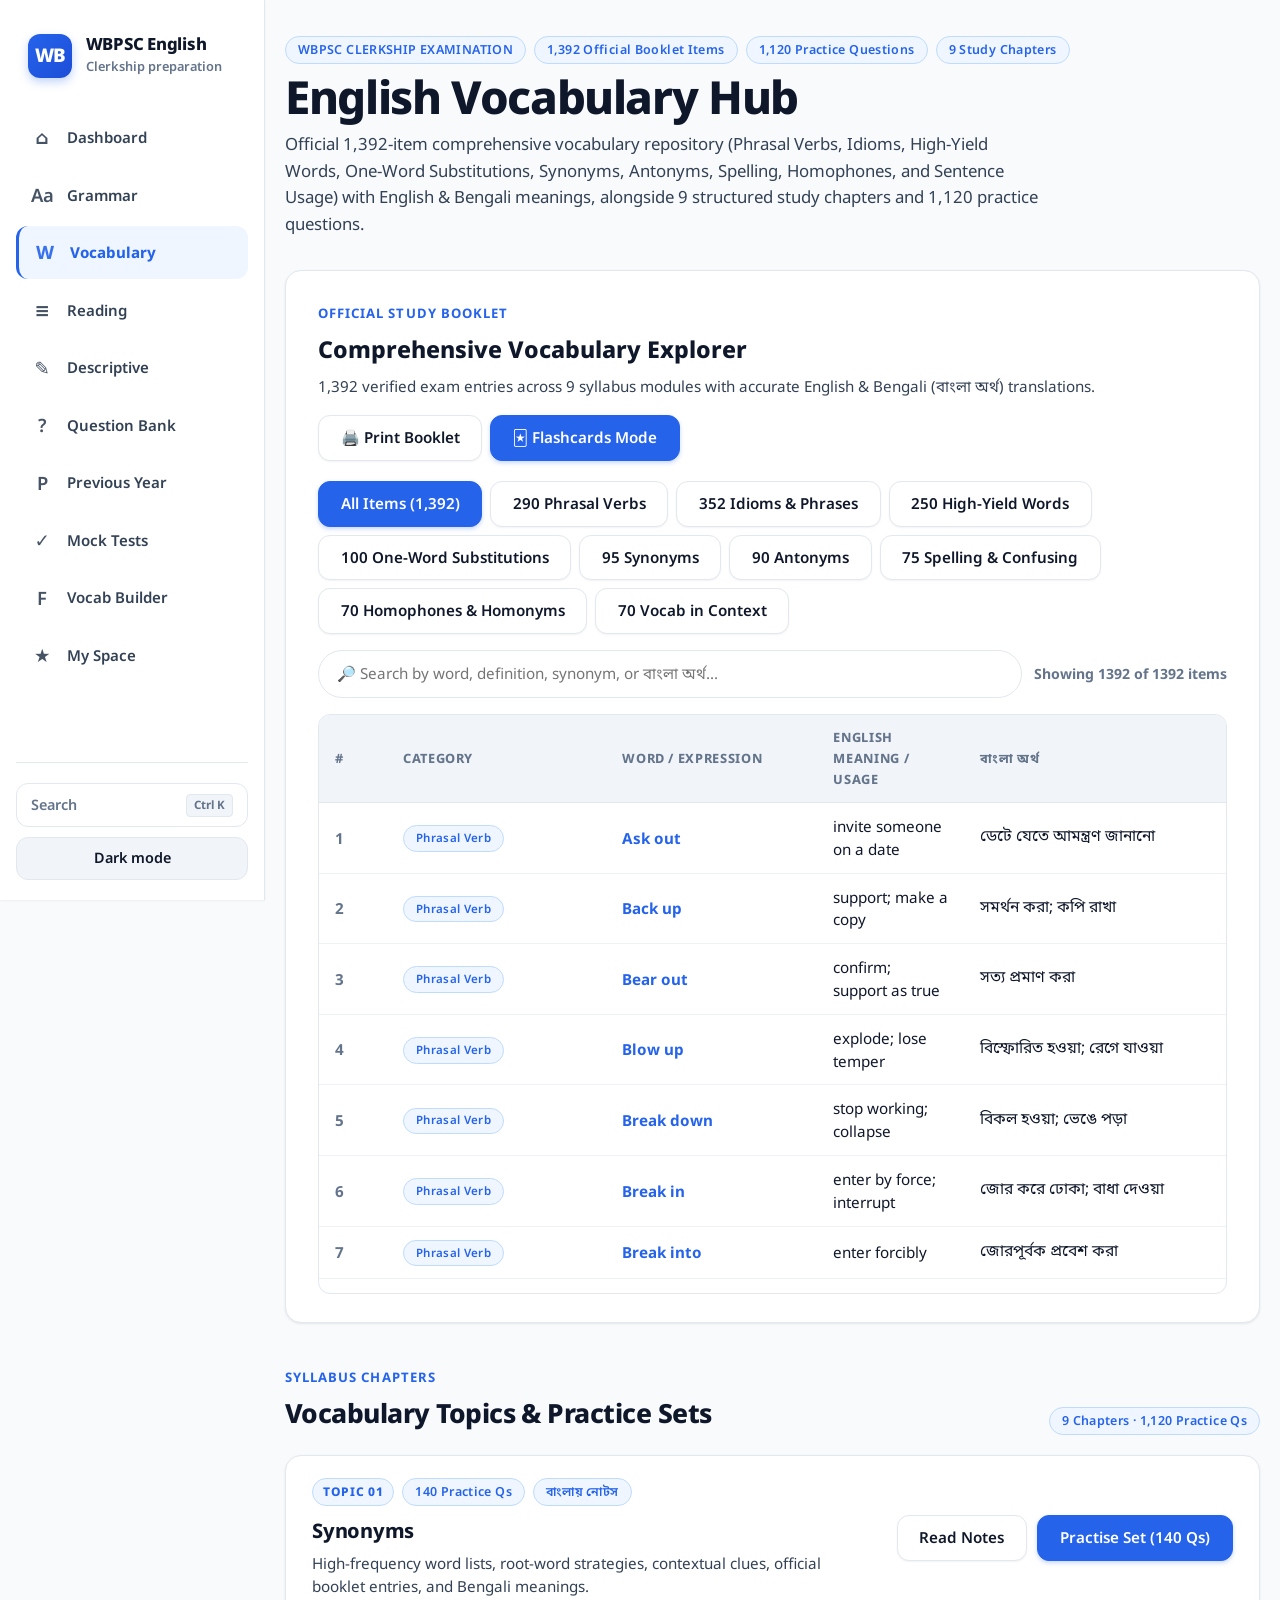
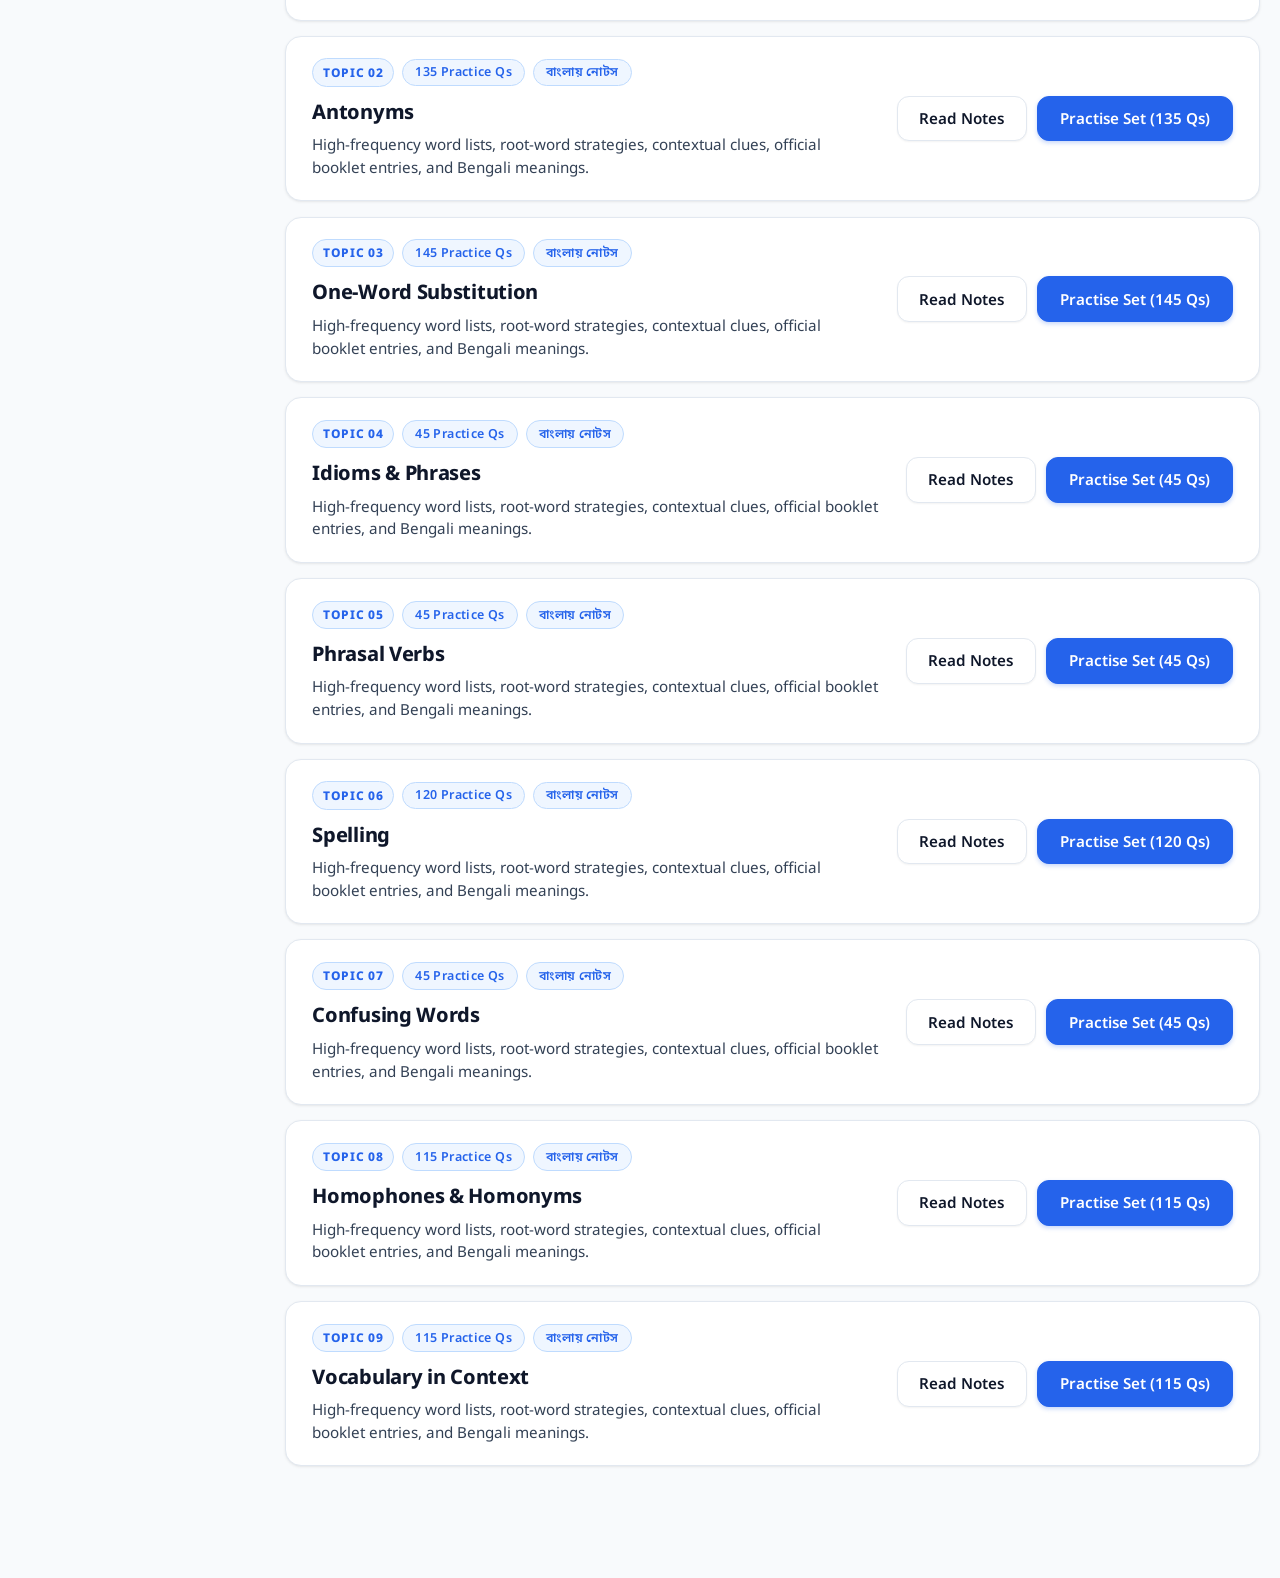
==== commit bbe5ded0: "Updated quiz website and vocabulary questions" ====
--- a/vocabulary.html
+++ b/vocabulary.html
@@ -26,11 +26,11 @@
       <div style="display:flex; align-items:center; gap:0.5rem; flex-wrap:wrap; margin-bottom:0.4rem;">
         <span class="badge badge-section">WBPSC CLERKSHIP EXAMINATION</span>
         <span class="badge badge-count">1,392 Official Booklet Items</span>
-        <span class="badge badge-success">905 Practice Questions</span>
+        <span class="badge badge-success">1,120 Practice Questions</span>
         <span class="badge badge-neutral">9 Study Chapters</span>
       </div>
       <h1>English Vocabulary Hub</h1>
-      <p>Official 1,392-item comprehensive vocabulary repository (Phrasal Verbs, Idioms, High-Yield Words, One-Word Substitutions, Synonyms, Antonyms, Spelling, Homophones, and Sentence Usage) with English &amp; Bengali meanings, alongside 9 structured study chapters and 905 practice questions.</p>
+      <p>Official 1,392-item comprehensive vocabulary repository (Phrasal Verbs, Idioms, High-Yield Words, One-Word Substitutions, Synonyms, Antonyms, Spelling, Homophones, and Sentence Usage) with English &amp; Bengali meanings, alongside 9 structured study chapters and 1,120 practice questions.</p>
     </header>
 
     <!-- FEATURED VOCABULARY BOOKLET EXPLORER (1,392 ITEMS) -->
@@ -98,7 +98,7 @@
           <span class="section-sub">Syllabus Chapters</span>
           <h2>Vocabulary Topics &amp; Practice Sets</h2>
         </div>
-        <span class="badge badge-neutral">9 Chapters · 905 Practice Qs</span>
+        <span class="badge badge-neutral">9 Chapters · 1,120 Practice Qs</span>
       </div>
       <div id="vocab-list" class="chapter-list"></div>
     </section>
--- a/css/base.css
+++ b/css/base.css
@@ -1000,6 +1000,85 @@
   border-bottom: 1px solid var(--border-subtle);
 }
 
+.quiz-palette-wrap {
+  margin-bottom: 1.25rem;
+  padding: 0.75rem 1rem;
+  background: var(--surface-subtle);
+  border: 1px solid var(--border);
+  border-radius: var(--radius-md);
+}
+
+.quiz-palette-header {
+  display: flex;
+  justify-content: space-between;
+  align-items: center;
+  margin-bottom: 0.6rem;
+  font-size: 0.82rem;
+  font-weight: 700;
+  color: var(--text-secondary);
+}
+
+.quiz-palette-grid {
+  display: flex;
+  flex-wrap: wrap;
+  gap: 0.4rem;
+  max-height: 140px;
+  overflow-y: auto;
+  padding: 0.25rem 0.2rem;
+}
+
+.quiz-pal-btn {
+  min-width: 34px;
+  height: 32px;
+  padding: 0 0.35rem;
+  border-radius: var(--radius-sm);
+  border: 1.5px solid var(--border);
+  background: var(--surface);
+  color: var(--text);
+  font-size: 0.82rem;
+  font-weight: 700;
+  cursor: pointer;
+  display: inline-flex;
+  align-items: center;
+  justify-content: center;
+  transition: all var(--transition-fast);
+}
+
+.quiz-pal-btn:hover {
+  border-color: var(--primary);
+  color: var(--primary);
+  transform: translateY(-1px);
+}
+
+.quiz-pal-btn.current {
+  border-color: var(--primary) !important;
+  background: var(--primary-soft) !important;
+  color: var(--primary) !important;
+  box-shadow: 0 0 0 2px var(--primary-glow);
+  font-weight: 800;
+}
+
+.quiz-pal-btn.correct {
+  background: var(--success) !important;
+  color: #ffffff !important;
+  border-color: var(--success) !important;
+}
+
+.quiz-pal-btn.wrong {
+  background: var(--danger) !important;
+  color: #ffffff !important;
+  border-color: var(--danger) !important;
+}
+
+.question-actions {
+  display: flex;
+  justify-content: space-between;
+  align-items: center;
+  gap: 0.75rem;
+  flex-wrap: wrap;
+  margin-top: 1.75rem;
+}
+
 .quiz-step-count {
   font-size: 0.95rem;
   font-weight: 750;
